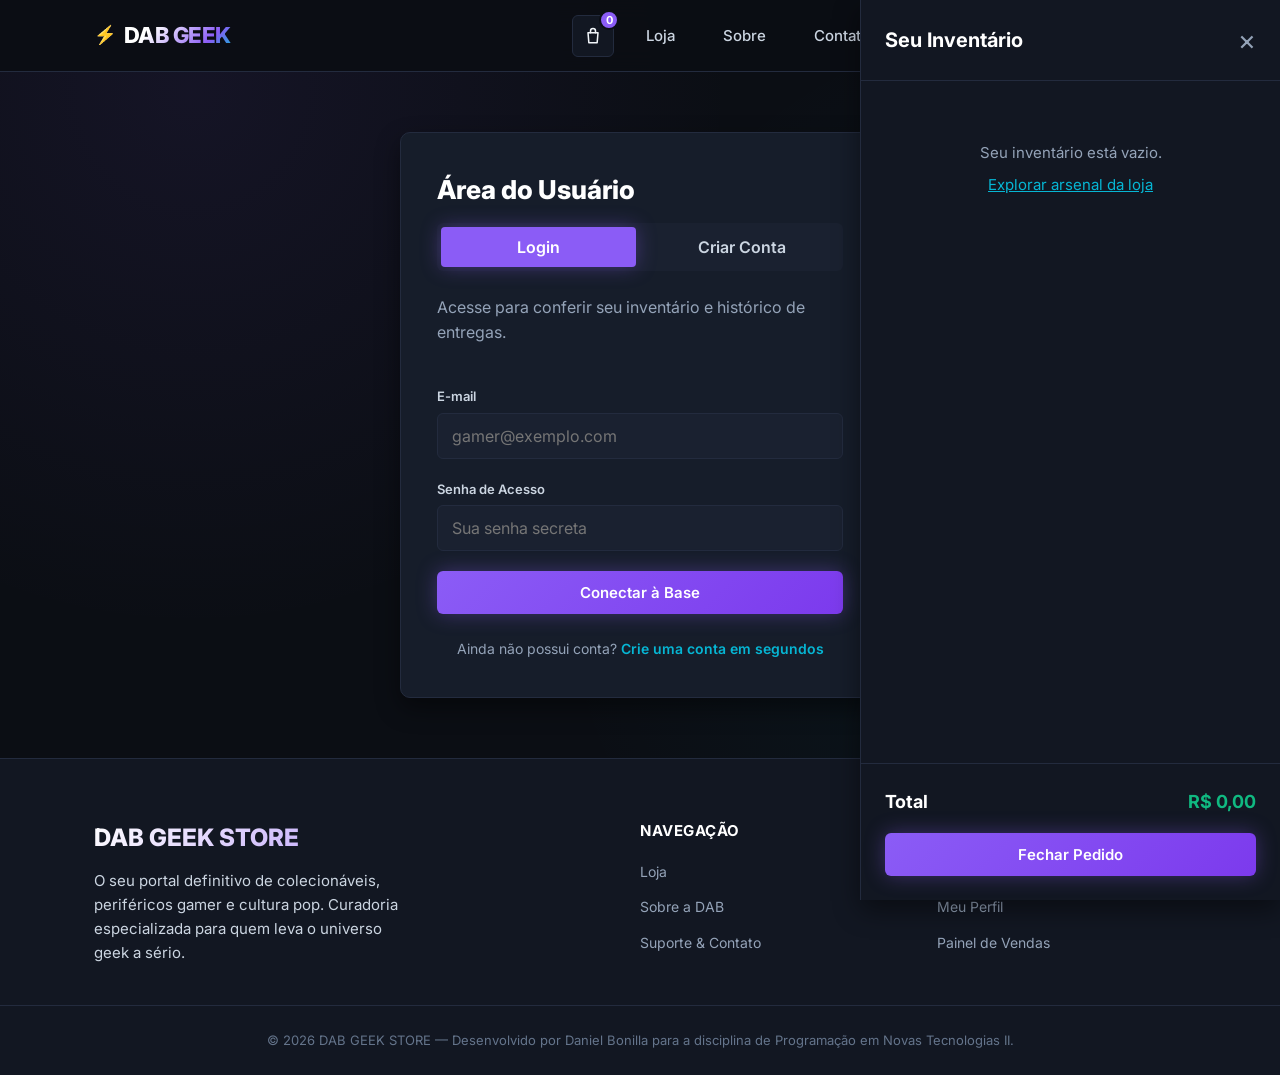
==== conta.html @ 6a85838c "feat: estrutura inicial completa do e-commerce DAB GEEK STORE" ====
<!DOCTYPE html>
<html lang="pt-BR">
<head>
  <meta charset="UTF-8">
  <meta name="viewport" content="width=device-width, initial-scale=1.0">
  <title>Minha Conta — DAB GEEK STORE</title>
  <meta name="description" content="Acesse ou crie sua conta na DAB GEEK STORE para acumular pontos de XP, salvar itens e acompanhar pedidos.">
  <meta property="og:type" content="website">
  <meta property="og:title" content="Minha Conta — DAB GEEK STORE">
  <meta property="og:description" content="Entre na sua conta para gerenciar seus colecionáveis e pedidos.">
  <meta property="og:image" content="https://images.unsplash.com/photo-1550745165-9bc0b252726f?auto=format&fit=crop&w=1200&q=80">
  <meta property="og:locale" content="pt_BR">
  <meta name="twitter:card" content="summary_large_image">
  <link rel="icon" type="image/svg+xml" href="favicon.svg">
  <link rel="preconnect" href="https://fonts.googleapis.com">
  <link rel="preconnect" href="https://fonts.gstatic.com" crossorigin>
  <link href="https://fonts.googleapis.com/css2?family=Inter:wght@400;500;600;700;800&display=swap" rel="stylesheet">
  <link rel="stylesheet" href="style.css">
</head>
<body>
  <a href="#conteudo" class="pular-link">Pular para o conteúdo</a>

  <!-- BARRA DE NAVEGAÇÃO -->
  <nav class="navbar">
    <div class="container">
      <a href="index.html" class="marca">DAB GEEK</a>
      <div class="nav-direita">
        <button type="button" class="nav-carrinho" id="botao-carrinho" aria-haspopup="dialog" aria-expanded="false" aria-controls="painel-carrinho" aria-label="Abrir inventário, 0 itens">
          <svg width="20" height="20" viewBox="0 0 24 24" fill="none" stroke="currentColor" stroke-width="1.8" stroke-linecap="round" stroke-linejoin="round" aria-hidden="true">
            <path d="M6 8h12l-1 12H7L6 8z"></path>
            <path d="M9 8V6a3 3 0 0 1 6 0v2"></path>
          </svg>
          <span class="nav-carrinho-contagem" id="contagem-carrinho" hidden>0</span>
        </button>
        <button class="nav-toggle" aria-label="Abrir menu" aria-expanded="false">
          <span></span><span></span><span></span>
        </button>
        <ul class="nav-links">
          <li><a href="index.html">Loja</a></li>
          <li><a href="sobre.html">Sobre</a></li>
          <li><a href="contato.html">Contato</a></li>
          <li><a href="dashboard.html">Dashboard</a></li>
          <li><a href="perfil.html">Perfil</a></li>
          <li><a href="conta.html" class="nav-cta" aria-current="page">Entrar</a></li>
        </ul>
      </div>
    </div>
  </nav>

  <!-- GAVETA LATERAL DO CARRINHO / INVENTÁRIO -->
  <div class="carrinho-fundo" id="fundo-carrinho" hidden></div>
  <aside class="carrinho-painel" id="painel-carrinho" role="dialog" aria-modal="true" aria-label="Seu inventário de compras" hidden>
    <div class="carrinho-cabecalho">
      <h2>Seu Inventário</h2>
      <button type="button" class="carrinho-fechar" id="fechar-carrinho" aria-label="Fechar inventário">&times;</button>
    </div>
    <div class="carrinho-lista" id="lista-carrinho"></div>
    <div class="carrinho-rodape">
      <div class="carrinho-total-linha">
        <span>Total</span>
        <span id="total-carrinho">R$ 0,00</span>
      </div>
      <button type="button" class="btn btn-primario btn-bloco" id="finalizar-carrinho">Fechar Pedido</button>
    </div>
  </aside>

  <!-- CONTEÚDO PRINCIPAL -->
  <main id="conteudo">
    <div class="container-centralizado">
      <div class="caixa-formulario caixa-conta">
        <h2>Área do Usuário</h2>

        <div class="abas-conta" role="tablist" aria-label="Acesso à conta da loja">
          <button type="button" class="aba-botao ativo" data-aba="entrar" role="tab" aria-selected="true" id="aba-entrar-botao" aria-controls="painel-entrar">Login</button>
          <button type="button" class="aba-botao" data-aba="cadastro" role="tab" aria-selected="false" id="aba-cadastro-botao" aria-controls="painel-cadastro">Criar Conta</button>
        </div>

        <!-- ABA DE LOGIN -->
        <div class="painel-aba" id="painel-entrar" role="tabpanel" aria-labelledby="aba-entrar-botao">
          <p class="texto-apoio">Acesse para conferir seu inventário e histórico de entregas.</p>

          <form novalidate>
            <div class="campo">
              <label for="login-email">E-mail</label>
              <input type="email" id="login-email" name="email" placeholder="gamer@exemplo.com" required autocomplete="email">
            </div>

            <div class="campo">
              <label for="login-senha">Senha de Acesso</label>
              <input type="password" id="login-senha" name="senha" placeholder="Sua senha secreta" required autocomplete="current-password">
            </div>

            <button type="submit" class="btn btn-primario btn-bloco">Conectar à Base</button>
          </form>

          <p class="rodape-formulario">Ainda não possui conta? <a href="#" class="trocar-aba" data-aba="cadastro">Crie uma conta em segundos</a></p>
        </div>

        <!-- ABA DE CADASTRO -->
        <div class="painel-aba oculto" id="painel-cadastro" role="tabpanel" aria-labelledby="aba-cadastro-botao">
          <p class="texto-apoio">Cadastre-se para desbloquear promoções exclusivas e acumular XP.</p>

          <form novalidate>
            <div class="campo">
              <label for="cad-nome">Nome Completo</label>
              <input type="text" id="cad-nome" name="nome" placeholder="Digite seu nome completo" required autocomplete="name">
            </div>

            <div class="campo">
              <label for="cad-email">E-mail</label>
              <input type="email" id="cad-email" name="email" placeholder="seu-email@dominio.com" required autocomplete="email">
            </div>

            <div class="campo">
              <label for="cad-senha">Senha</label>
              <input type="password" id="cad-senha" name="senha" placeholder="Mínimo de 8 caracteres" required minlength="8" autocomplete="new-password">
            </div>

            <div class="campo">
              <label for="cad-confirma-senha">Confirmar Senha</label>
              <input type="password" id="cad-confirma-senha" name="confirma-senha" placeholder="Repita a senha para confirmar" required minlength="8" autocomplete="new-password">
            </div>

            <button type="submit" class="btn btn-primario btn-bloco">Cadastrar e Ganhar 100 XP</button>
          </form>

          <p class="rodape-formulario">Já possui cadastro? <a href="#" class="trocar-aba" data-aba="entrar">Voltar para o Login</a></p>
        </div>
      </div>
    </div>
  </main>

  <!-- RODAPÉ -->
  <footer>
    <div class="container rodape-grade">
      <div>
        <p class="rodape-marca">DAB GEEK STORE</p>
        <p class="rodape-marca-texto">O seu portal definitivo de colecionáveis, periféricos gamer e cultura pop. Curadoria especializada para quem leva o universo geek a sério.</p>
      </div>
      <div class="rodape-coluna">
        <h4>Navegação</h4>
        <ul>
          <li><a href="index.html">Loja</a></li>
          <li><a href="sobre.html">Sobre a DAB</a></li>
          <li><a href="contato.html">Suporte & Contato</a></li>
        </ul>
      </div>
      <div class="rodape-coluna">
        <h4>Área do Usuário</h4>
        <ul>
          <li><a href="conta.html">Entrar / Cadastro</a></li>
          <li><a href="perfil.html">Meu Perfil</a></li>
          <li><a href="dashboard.html">Painel de Vendas</a></li>
        </ul>
      </div>
    </div>
    <div class="rodape-base">
      <p>&copy; 2026 DAB GEEK STORE — Desenvolvido por Daniel Bonilla para a disciplina de Programação em Novas Tecnologias II.</p>
    </div>
  </footer>

  <script src="script.js"></script>
</body>
</html>
---- style.css ----
:root {
  --paper: #0B0E14;
  --paper-alt: #121722;
  --paper-deep: #1A2130;
  --ink: #F1F5F9;
  --ink-soft: #CBD5E1;
  --ink-faint: #94A3B8;
  --rust: #8B5CF6;
  --rust-dark: #7C3AED;
  --forest: #06B6D4;
  --forest-dark: #0891B2;
  --neon-green: #10B981;
  --border: #232B3E;
  --white: #161D2A;
  --danger: #EF4444;

  --status-pendente-bg: rgba(234, 179, 8, 0.15);
  --status-pendente-texto: #FACC15;
  --status-enviado-bg: rgba(6, 182, 212, 0.15);
  --status-enviado-texto: #38BDF8;
  --status-sucesso-bg: rgba(16, 185, 129, 0.15);
  --status-sucesso-texto: #34D399;
  --status-sucesso-borda: rgba(16, 185, 129, 0.3);

  --erro-bg: rgba(239, 68, 68, 0.15);
  --erro-borda: rgba(239, 68, 68, 0.4);

  --rodape-texto-fraco: #64748B;
  --rodape-texto-medio: #94A3B8;
  --rodape-texto-suave: #CBD5E1;
  --rodape-borda: #1E273A;

  --radius-sm: 6px;
  --radius-md: 10px;
  --radius-lg: 16px;
  --shadow-sm: 0 2px 8px rgba(0, 0, 0, 0.35);
  --shadow-md: 0 10px 25px rgba(0, 0, 0, 0.45);
  --glow-purple: 0 0 20px rgba(139, 92, 246, 0.35);
  --glow-cyan: 0 0 20px rgba(6, 182, 212, 0.35);

  --font-display: "Inter", -apple-system, BlinkMacSystemFont, "Segoe UI", Roboto, sans-serif;
  --font-body: "Inter", -apple-system, BlinkMacSystemFont, "Segoe UI", Roboto, sans-serif;

  --nav-height: 72px;
}

* {
  margin: 0;
  padding: 0;
  box-sizing: border-box;
}

html {
  scroll-behavior: smooth;
}

body {
  font-family: var(--font-body);
  color: var(--ink);
  background-color: var(--paper);
  line-height: 1.6;
  min-height: 100vh;
  display: flex;
  flex-direction: column;
  padding-top: var(--nav-height);
  background-image: 
    radial-gradient(circle at 15% 10%, rgba(139, 92, 246, 0.08) 0%, transparent 40%),
    radial-gradient(circle at 85% 60%, rgba(6, 182, 212, 0.06) 0%, transparent 45%);
  background-attachment: fixed;
}

img {
  max-width: 100%;
  display: block;
  border-radius: var(--radius-sm);
}

a {
  color: inherit;
  text-decoration: none;
  transition: color 0.2s ease;
}

button, input, textarea, select {
  font-family: inherit;
  font-size: inherit;
}

:focus-visible {
  outline: 2px solid var(--forest);
  outline-offset: 2px;
}

@media (prefers-reduced-motion: reduce) {
  * {
    animation-duration: 0.01ms !important;
    transition-duration: 0.01ms !important;
    scroll-behavior: auto !important;
  }
}

.pular-link {
  position: absolute;
  top: -48px;
  left: 12px;
  z-index: 200;
  background-color: var(--rust);
  color: #FFFFFF;
  padding: 10px 18px;
  border-radius: var(--radius-sm);
  font-weight: 600;
  font-size: 14px;
  transition: top 0.2s ease;
}

.pular-link:focus {
  top: 12px;
}

.container {
  width: 100%;
  max-width: 1140px;
  margin: 0 auto;
  padding: 0 24px;
}

/* NAVBAR */
.navbar {
  position: fixed;
  top: 0;
  left: 0;
  width: 100%;
  height: var(--nav-height);
  background-color: rgba(11, 14, 20, 0.92);
  backdrop-filter: blur(12px);
  border-bottom: 1px solid var(--border);
  z-index: 100;
}

.navbar .container {
  display: flex;
  align-items: center;
  justify-content: space-between;
  height: 100%;
}

.marca {
  font-size: 22px;
  font-weight: 800;
  letter-spacing: -0.5px;
  color: #FFFFFF;
  display: flex;
  align-items: center;
  gap: 8px;
  background: linear-gradient(135deg, #FFFFFF 40%, var(--rust) 80%, var(--forest) 100%);
  -webkit-background-clip: text;
  -webkit-text-fill-color: transparent;
}

.marca::before {
  content: "⚡";
  -webkit-text-fill-color: initial;
  font-size: 18px;
}

.nav-direita {
  display: flex;
  align-items: center;
  gap: 20px;
}

.nav-links {
  list-style: none;
  display: flex;
  align-items: center;
  gap: 24px;
}

.nav-links a {
  color: var(--ink-soft);
  font-size: 15px;
  font-weight: 500;
  padding: 8px 12px;
  border-radius: var(--radius-sm);
  transition: all 0.2s ease;
}

.nav-links a:hover,
.nav-links a[aria-current="page"] {
  color: #FFFFFF;
  background-color: rgba(139, 92, 246, 0.12);
}

.nav-links a[aria-current="page"] {
  color: var(--forest);
  border-bottom: 2px solid var(--forest);
}

.nav-cta {
  background: linear-gradient(135deg, var(--rust), var(--rust-dark)) !important;
  color: #FFFFFF !important;
  font-weight: 600 !important;
  box-shadow: var(--glow-purple);
}

.nav-cta:hover {
  transform: translateY(-1px);
  filter: brightness(1.15);
}

.nav-carrinho {
  position: relative;
  background: var(--paper-alt);
  border: 1px solid var(--border);
  color: var(--ink);
  width: 42px;
  height: 42px;
  border-radius: var(--radius-sm);
  display: flex;
  align-items: center;
  justify-content: center;
  cursor: pointer;
  transition: all 0.2s ease;
}

.nav-carrinho:hover {
  border-color: var(--rust);
  color: var(--forest);
  box-shadow: var(--glow-cyan);
}

.nav-carrinho-contagem {
  position: absolute;
  top: -6px;
  right: -6px;
  background: var(--rust);
  color: #FFFFFF;
  font-size: 11px;
  font-weight: 700;
  width: 20px;
  height: 20px;
  border-radius: 50%;
  display: flex;
  align-items: center;
  justify-content: center;
  border: 2px solid var(--paper);
}

.nav-toggle {
  display: none;
  background: none;
  border: none;
  cursor: pointer;
  flex-direction: column;
  gap: 5px;
  padding: 6px;
}

.nav-toggle span {
  display: block;
  width: 24px;
  height: 2px;
  background: var(--ink);
  border-radius: 2px;
  transition: 0.3s;
}

/* PAINEL CARRINHO / INVENTÁRIO */
.carrinho-fundo {
  position: fixed;
  inset: 0;
  background: rgba(0, 0, 0, 0.7);
  backdrop-filter: blur(4px);
  z-index: 150;
}

.carrinho-painel {
  position: fixed;
  top: 0;
  right: 0;
  bottom: 0;
  width: 100%;
  max-width: 420px;
  background: var(--paper-alt);
  border-left: 1px solid var(--border);
  box-shadow: var(--shadow-md);
  z-index: 160;
  display: flex;
  flex-direction: column;
  animation: deslizarEntrada 0.25s ease-out;
}

@keyframes deslizarEntrada {
  from { transform: translateX(100%); }
  to { transform: translateX(0); }
}

.carrinho-cabecalho {
  padding: 24px;
  border-bottom: 1px solid var(--border);
  display: flex;
  align-items: center;
  justify-content: space-between;
}

.carrinho-cabecalho h2 {
  font-size: 20px;
  font-weight: 700;
  color: #FFFFFF;
}

.carrinho-fechar {
  background: none;
  border: none;
  color: var(--ink-faint);
  font-size: 28px;
  cursor: pointer;
  line-height: 1;
  transition: color 0.2s;
}

.carrinho-fechar:hover {
  color: #FFFFFF;
}

.carrinho-lista {
  flex: 1;
  overflow-y: auto;
  padding: 20px;
  display: flex;
  flex-direction: column;
  gap: 16px;
}

.carrinho-vazio {
  text-align: center;
  color: var(--ink-faint);
  margin-top: 40px;
  font-size: 15px;
}

.carrinho-vazio a {
  color: var(--forest);
  text-decoration: underline;
  display: block;
  margin-top: 8px;
}

.carrinho-item {
  display: flex;
  align-items: center;
  justify-content: space-between;
  padding: 14px;
  background: var(--white);
  border: 1px solid var(--border);
  border-radius: var(--radius-sm);
  gap: 12px;
}

.carrinho-item-info {
  flex: 1;
}

.carrinho-item-nome {
  font-weight: 600;
  font-size: 14px;
  color: #FFFFFF;
  margin-bottom: 4px;
}

.carrinho-item-preco {
  color: var(--forest);
  font-weight: 700;
  font-size: 14px;
}

.carrinho-item-controles {
  display: flex;
  align-items: center;
  gap: 8px;
}

.carrinho-qtd-btn {
  background: var(--paper-deep);
  border: 1px solid var(--border);
  color: var(--ink);
  width: 26px;
  height: 26px;
  border-radius: 4px;
  cursor: pointer;
  display: flex;
  align-items: center;
  justify-content: center;
  font-weight: bold;
}

.carrinho-qtd-btn:hover {
  border-color: var(--rust);
  color: #FFFFFF;
}

.carrinho-qtd-valor {
  font-size: 14px;
  font-weight: 600;
  min-width: 18px;
  text-align: center;
}

.carrinho-remover {
  background: none;
  border: none;
  color: var(--danger);
  font-size: 12px;
  cursor: pointer;
  margin-left: 6px;
}

.carrinho-remover:hover {
  text-decoration: underline;
}

.carrinho-rodape {
  padding: 24px;
  border-top: 1px solid var(--border);
  background: var(--paper-alt);
}

.carrinho-total-linha {
  display: flex;
  justify-content: space-between;
  font-size: 18px;
  font-weight: 700;
  color: #FFFFFF;
  margin-bottom: 16px;
}

.carrinho-total-linha span:last-child {
  color: var(--neon-green);
}

/* BOTÕES GERAIS */
.btn {
  display: inline-flex;
  align-items: center;
  justify-content: center;
  gap: 8px;
  padding: 12px 24px;
  border-radius: var(--radius-sm);
  font-size: 15px;
  font-weight: 600;
  cursor: pointer;
  border: none;
  transition: all 0.25s ease;
  text-align: center;
}

.btn-primario {
  background: linear-gradient(135deg, var(--rust), var(--rust-dark));
  color: #FFFFFF;
  box-shadow: var(--glow-purple);
}

.btn-primario:hover {
  filter: brightness(1.15);
  transform: translateY(-2px);
}

.btn-contorno {
  background: transparent;
  border: 1px solid var(--border);
  color: var(--ink-soft);
}

.btn-contorno:hover {
  border-color: var(--forest);
  color: var(--forest);
  box-shadow: var(--glow-cyan);
}

.btn-bloco {
  width: 100%;
}

.btn-pequeno {
  padding: 6px 14px;
  font-size: 13px;
}

/* HERO SECTION */
.hero {
  padding: 60px 0 80px;
  position: relative;
}

.hero-grade {
  display: grid;
  grid-template-columns: 1.1fr 0.9fr;
  align-items: center;
  gap: 48px;
}

.hero h1 {
  font-size: 44px;
  font-weight: 800;
  line-height: 1.15;
  letter-spacing: -1px;
  color: #FFFFFF;
  margin-bottom: 20px;
}

.hero h1 span {
  background: linear-gradient(135deg, var(--forest), var(--rust));
  -webkit-background-clip: text;
  -webkit-text-fill-color: transparent;
}

.hero-texto {
  font-size: 18px;
  color: var(--ink-soft);
  margin-bottom: 32px;
  max-width: 540px;
}

.hero-acoes {
  display: flex;
  gap: 16px;
  flex-wrap: wrap;
}

.hero-visual {
  position: relative;
}

.hero-visual img {
  border-radius: var(--radius-md);
  box-shadow: var(--shadow-md);
  border: 1px solid var(--border);
  transition: transform 0.3s ease;
}

.hero-visual:hover img {
  transform: scale(1.02);
  border-color: var(--rust);
}

/* SEÇÃO VITRINE */
.secao {
  padding: 70px 0;
}

.secao h2 {
  font-size: 32px;
  font-weight: 800;
  letter-spacing: -0.5px;
  color: #FFFFFF;
  margin-bottom: 8px;
}

.texto-apoio {
  color: var(--ink-faint);
  font-size: 16px;
  margin-bottom: 40px;
}

.vitrine {
  display: grid;
  grid-template-columns: repeat(auto-fill, minmax(320px, 1fr));
  gap: 30px;
}

.card-produto {
  background: var(--white);
  border: 1px solid var(--border);
  border-radius: var(--radius-md);
  overflow: hidden;
  display: flex;
  flex-direction: column;
  transition: all 0.3s ease;
}

.card-produto:hover {
  transform: translateY(-5px);
  border-color: var(--rust);
  box-shadow: var(--glow-purple);
}

.card-produto-imagem {
  position: relative;
  height: 240px;
  overflow: hidden;
  background: var(--paper-deep);
}

.card-produto-imagem img {
  width: 100%;
  height: 100%;
  object-fit: cover;
  transition: transform 0.4s ease;
}

.card-produto:hover .card-produto-imagem img {
  transform: scale(1.06);
}

.tag-estoque {
  position: absolute;
  top: 12px;
  left: 12px;
  padding: 4px 10px;
  font-size: 11px;
  font-weight: 700;
  text-transform: uppercase;
  border-radius: var(--radius-sm);
  z-index: 2;
  letter-spacing: 0.5px;
}

.tag-estoque--urgente {
  background: var(--danger);
  color: #FFFFFF;
  box-shadow: 0 0 10px rgba(239, 68, 68, 0.4);
}

.tag-estoque--popular {
  background: var(--forest);
  color: #0B0E14;
  font-weight: 800;
  box-shadow: var(--glow-cyan);
}

.card-produto-corpo {
  padding: 24px;
  display: flex;
  flex-direction: column;
  flex: 1;
}

.categoria {
  font-size: 12px;
  font-weight: 700;
  text-transform: uppercase;
  color: var(--rust);
  letter-spacing: 1px;
  margin-bottom: 8px;
}

.card-produto-corpo h3 {
  font-size: 19px;
  font-weight: 700;
  color: #FFFFFF;
  margin-bottom: 10px;
}

.card-produto-descricao {
  font-size: 14px;
  color: var(--ink-soft);
  margin-bottom: 20px;
  flex: 1;
  line-height: 1.5;
}

.preco {
  font-size: 22px;
  font-weight: 800;
  color: var(--neon-green);
  margin-bottom: 16px;
}

.card-produto button {
  background: var(--paper-deep);
  color: #FFFFFF;
  border: 1px solid var(--border);
  padding: 12px;
  border-radius: var(--radius-sm);
  font-weight: 600;
  font-size: 14px;
  cursor: pointer;
  transition: all 0.25s ease;
  width: 100%;
}

.card-produto button:hover {
  background: linear-gradient(135deg, var(--rust), var(--rust-dark));
  border-color: var(--rust);
  box-shadow: var(--glow-purple);
}

.card-produto button.confirmado {
  background: var(--neon-green);
  color: #0B0E14;
  border-color: var(--neon-green);
}

/* CABEÇALHOS DE PÁGINAS INTERNAS */
.cabecalho-pagina {
  padding: 40px 0 20px;
  border-bottom: 1px solid var(--border);
  background: var(--paper-alt);
}

.rotulo {
  font-size: 12px;
  font-weight: 700;
  text-transform: uppercase;
  letter-spacing: 1.5px;
  color: var(--forest);
  margin-bottom: 6px;
}

.cabecalho-pagina h1 {
  font-size: 36px;
  font-weight: 800;
  color: #FFFFFF;
}

/* CAIXA DE FORMULÁRIO (CONTA / CONTATO) */
.container-centralizado {
  display: flex;
  justify-content: center;
  padding: 60px 20px;
}

.caixa-formulario {
  width: 100%;
  max-width: 480px;
  background: var(--white);
  border: 1px solid var(--border);
  border-radius: var(--radius-md);
  padding: 36px;
  box-shadow: var(--shadow-md);
}

.caixa-formulario h2 {
  font-size: 26px;
  font-weight: 800;
  color: #FFFFFF;
  margin-bottom: 12px;
}

.abas-conta {
  display: flex;
  gap: 8px;
  margin-bottom: 24px;
  background: var(--paper-deep);
  padding: 4px;
  border-radius: var(--radius-sm);
}

.aba-botao {
  flex: 1;
  background: none;
  border: none;
  padding: 10px;
  color: var(--ink-soft);
  font-weight: 600;
  border-radius: 4px;
  cursor: pointer;
  transition: all 0.2s ease;
}

.aba-botao.ativo {
  background: var(--rust);
  color: #FFFFFF;
  box-shadow: var(--glow-purple);
}

.campo {
  margin-bottom: 20px;
  display: flex;
  flex-direction: column;
  gap: 6px;
}

.campo label {
  font-size: 13px;
  font-weight: 600;
  color: var(--ink-soft);
}

.campo input,
.campo textarea,
.campo select {
  background: var(--paper-deep);
  border: 1px solid var(--border);
  color: #FFFFFF;
  padding: 12px 14px;
  border-radius: var(--radius-sm);
  outline: none;
  transition: border-color 0.2s;
}

.campo input:focus,
.campo textarea:focus,
.campo select:focus {
  border-color: var(--forest);
  box-shadow: var(--glow-cyan);
}

.campo-invalido input,
.campo-invalido textarea {
  border-color: var(--danger) !important;
}

.erro-campo {
  color: #F87171;
  font-size: 12px;
  margin-top: 4px;
}

.aviso-sucesso {
  background: var(--status-sucesso-bg);
  border: 1px solid var(--status-sucesso-borda);
  color: var(--status-sucesso-texto);
  padding: 12px 16px;
  border-radius: var(--radius-sm);
  margin-bottom: 20px;
  font-size: 14px;
  font-weight: 500;
}

.aviso-erro {
  background: var(--erro-bg);
  border: 1px solid var(--erro-borda);
  color: #FCA5A5;
  padding: 10px 14px;
  border-radius: var(--radius-sm);
  margin-bottom: 14px;
  font-size: 13px;
}

.rodape-formulario {
  text-align: center;
  font-size: 14px;
  color: var(--ink-faint);
  margin-top: 24px;
}

.rodape-formulario a {
  color: var(--forest);
  font-weight: 600;
}

.oculto {
  display: none !important;
}

/* DASHBOARD */
.painel-resumo {
  display: grid;
  grid-template-columns: repeat(auto-fit, minmax(240px, 1fr));
  gap: 20px;
  margin-bottom: 40px;
}

.cartao-resumo {
  background: var(--white);
  border: 1px solid var(--border);
  border-radius: var(--radius-md);
  padding: 24px;
}

.cartao-resumo h3 {
  font-size: 14px;
  color: var(--ink-faint);
  font-weight: 600;
  margin-bottom: 8px;
}

.cartao-resumo .valor {
  font-size: 30px;
  font-weight: 800;
  color: #FFFFFF;
}

.cartao-resumo.alerta .valor {
  color: #FACC15;
}

.painel-bloco {
  background: var(--white);
  border: 1px solid var(--border);
  border-radius: var(--radius-md);
  overflow: hidden;
}

.painel-bloco-cabecalho {
  padding: 20px 24px;
  border-bottom: 1px solid var(--border);
  display: flex;
  align-items: center;
  justify-content: space-between;
}

.painel-bloco-cabecalho h3 {
  font-size: 18px;
  font-weight: 700;
  color: #FFFFFF;
}

.tabela-pedidos {
  width: 100%;
  border-collapse: collapse;
  text-align: left;
}

.tabela-pedidos th {
  background: var(--paper-deep);
  color: var(--ink-faint);
  font-size: 12px;
  text-transform: uppercase;
  letter-spacing: 0.5px;
  padding: 14px 24px;
}

.tabela-pedidos td {
  padding: 16px 24px;
  border-top: 1px solid var(--border);
  font-size: 14px;
}

.status-etiqueta {
  display: inline-block;
  padding: 4px 10px;
  border-radius: 4px;
  font-size: 12px;
  font-weight: 700;
}

.status-etiqueta.pendente {
  background: var(--status-pendente-bg);
  color: var(--status-pendente-texto);
}

.status-etiqueta.enviado {
  background: var(--status-enviado-bg);
  color: var(--status-enviado-texto);
}

.status-etiqueta.concluido {
  background: var(--status-sucesso-bg);
  color: var(--status-sucesso-texto);
}

/* PERFIL */
.perfil-grade {
  display: grid;
  grid-template-columns: 280px 1fr;
  gap: 32px;
}

.perfil-cartao {
  background: var(--white);
  border: 1px solid var(--border);
  border-radius: var(--radius-md);
  padding: 28px;
  text-align: center;
  height: fit-content;
}

.perfil-avatar {
  width: 80px;
  height: 80px;
  border-radius: 50%;
  background: linear-gradient(135deg, var(--rust), var(--forest));
  color: #FFFFFF;
  font-size: 26px;
  font-weight: 800;
  display: flex;
  align-items: center;
  justify-content: center;
  margin: 0 auto 16px;
  box-shadow: var(--glow-purple);
}

.perfil-cartao h3 {
  font-size: 18px;
  color: #FFFFFF;
  margin-bottom: 4px;
}

.perfil-lista {
  list-style: none;
  margin-top: 24px;
  text-align: left;
  border-top: 1px solid var(--border);
  padding-top: 16px;
  display: flex;
  flex-direction: column;
  gap: 12px;
}

.perfil-lista a {
  color: var(--ink-soft);
  font-size: 14px;
  font-weight: 500;
  display: block;
}

.perfil-lista a:hover {
  color: var(--forest);
}

.painel-conteudo {
  display: flex;
  flex-direction: column;
  gap: 24px;
}

.painel-corpo {
  padding: 24px;
}

/* SOBRE & INSTITUCIONAL */
.sobre-corpo {
  max-width: 820px;
  font-size: 16px;
  color: var(--ink-soft);
  line-height: 1.8;
  margin-bottom: 48px;
}

.sobre-corpo p {
  margin-bottom: 18px;
}

.valores-grade {
  display: grid;
  grid-template-columns: repeat(auto-fit, minmax(280px, 1fr));
  gap: 24px;
}

.valor-item {
  background: var(--white);
  border: 1px solid var(--border);
  border-radius: var(--radius-md);
  padding: 30px;
  transition: all 0.25s ease;
}

.valor-item:hover {
  transform: translateY(-4px);
  border-color: var(--rust);
  box-shadow: var(--glow-purple);
}

.valor-item h3 {
  color: #FFFFFF;
  font-size: 18px;
  margin-bottom: 12px;
}

.valor-item p {
  color: var(--ink-soft);
  font-size: 14px;
  line-height: 1.6;
}

.grade-sobre {
  display: grid;
  grid-template-columns: 1fr 1fr;
  gap: 40px;
  align-items: center;
  margin-bottom: 60px;
}

.sobre-texto h2 {
  font-size: 28px;
  color: #FFFFFF;
  margin-bottom: 16px;
}

.sobre-texto p {
  font-size: 16px;
  color: var(--ink-soft);
  margin-bottom: 16px;
  line-height: 1.7;
}

.pilares-grade {
  display: grid;
  grid-template-columns: repeat(auto-fit, minmax(260px, 1fr));
  gap: 24px;
  margin-top: 40px;
}

.card-pilar {
  background: var(--white);
  border: 1px solid var(--border);
  border-radius: var(--radius-md);
  padding: 28px;
  transition: transform 0.2s;
}

.card-pilar:hover {
  transform: translateY(-4px);
  border-color: var(--forest);
}

.card-pilar h3 {
  color: #FFFFFF;
  font-size: 18px;
  margin-bottom: 10px;
  display: flex;
  align-items: center;
  gap: 8px;
}

.card-pilar p {
  color: var(--ink-soft);
  font-size: 14px;
}

/* CONTATO */
.contato-grade {
  display: grid;
  grid-template-columns: 1fr 1.2fr;
  gap: 48px;
  align-items: start;
}

.contato-info {
  display: flex;
  flex-direction: column;
  gap: 20px;
}

.contato-info-item {
  background: var(--white);
  border: 1px solid var(--border);
  padding: 22px 26px;
  border-radius: var(--radius-md);
  transition: border-color 0.2s ease;
}

.contato-info-item:hover {
  border-color: var(--rust);
}

.contato-info-item h3 {
  font-size: 12px;
  text-transform: uppercase;
  color: var(--forest);
  letter-spacing: 1px;
  margin-bottom: 8px;
  font-weight: 700;
}

.contato-info-item p {
  color: #FFFFFF;
  font-size: 15px;
  font-weight: 500;
}

.contato-info-item a {
  color: var(--rust);
  text-decoration: none;
}

.contato-info-item a:hover {
  text-decoration: underline;
  color: var(--forest);
}

.campo-armadilha {
  display: none !important;
}

/* FOOTER */
footer {
  background: var(--paper-alt);
  border-top: 1px solid var(--border);
  margin-top: auto;
  padding: 60px 0 24px;
}

.rodape-grade {
  display: grid;
  grid-template-columns: 2fr 1fr 1fr;
  gap: 48px;
  margin-bottom: 40px;
}

.rodape-marca {
  font-size: 24px;
  font-weight: 800;
  color: #FFFFFF;
  margin-bottom: 12px;
  background: linear-gradient(135deg, #FFFFFF, var(--rust));
  -webkit-background-clip: text;
  -webkit-text-fill-color: transparent;
}

.rodape-marca-texto {
  color: var(--ink-soft);
  font-size: 15px;
  max-width: 320px;
}

.rodape-coluna h4 {
  color: #FFFFFF;
  font-size: 15px;
  font-weight: 700;
  text-transform: uppercase;
  letter-spacing: 0.5px;
  margin-bottom: 16px;
}

.rodape-coluna ul {
  list-style: none;
  display: flex;
  flex-direction: column;
  gap: 10px;
}

.rodape-coluna a {
  color: var(--ink-faint);
  font-size: 14px;
}

.rodape-coluna a:hover {
  color: var(--forest);
}

.rodape-base {
  border-top: 1px solid var(--border);
  padding-top: 24px;
  text-align: center;
  color: var(--rodape-texto-fraco);
  font-size: 13px;
}

/* RESPONSIVIDADE */
@media (max-width: 900px) {
  .hero-grade {
    grid-template-columns: 1fr;
    text-align: center;
  }
  .hero-texto {
    margin: 0 auto 32px;
  }
  .hero-acoes {
    justify-content: center;
  }
  .rodape-grade {
    grid-template-columns: 1fr;
    gap: 32px;
  }
  .perfil-grade {
    grid-template-columns: 1fr;
  }
  .grade-sobre, .grade-contato {
    grid-template-columns: 1fr;
  }
}

@media (max-width: 768px) {
  .nav-toggle {
    display: flex;
  }
  .nav-links {
    position: fixed;
    top: var(--nav-height);
    left: 0;
    right: 0;
    background: var(--paper-alt);
    border-bottom: 1px solid var(--border);
    flex-direction: column;
    padding: 24px;
    gap: 16px;
    display: none;
  }
  .nav-links.aberto {
    display: flex;
  }
  .hero h1 {
    font-size: 32px;
  }
}
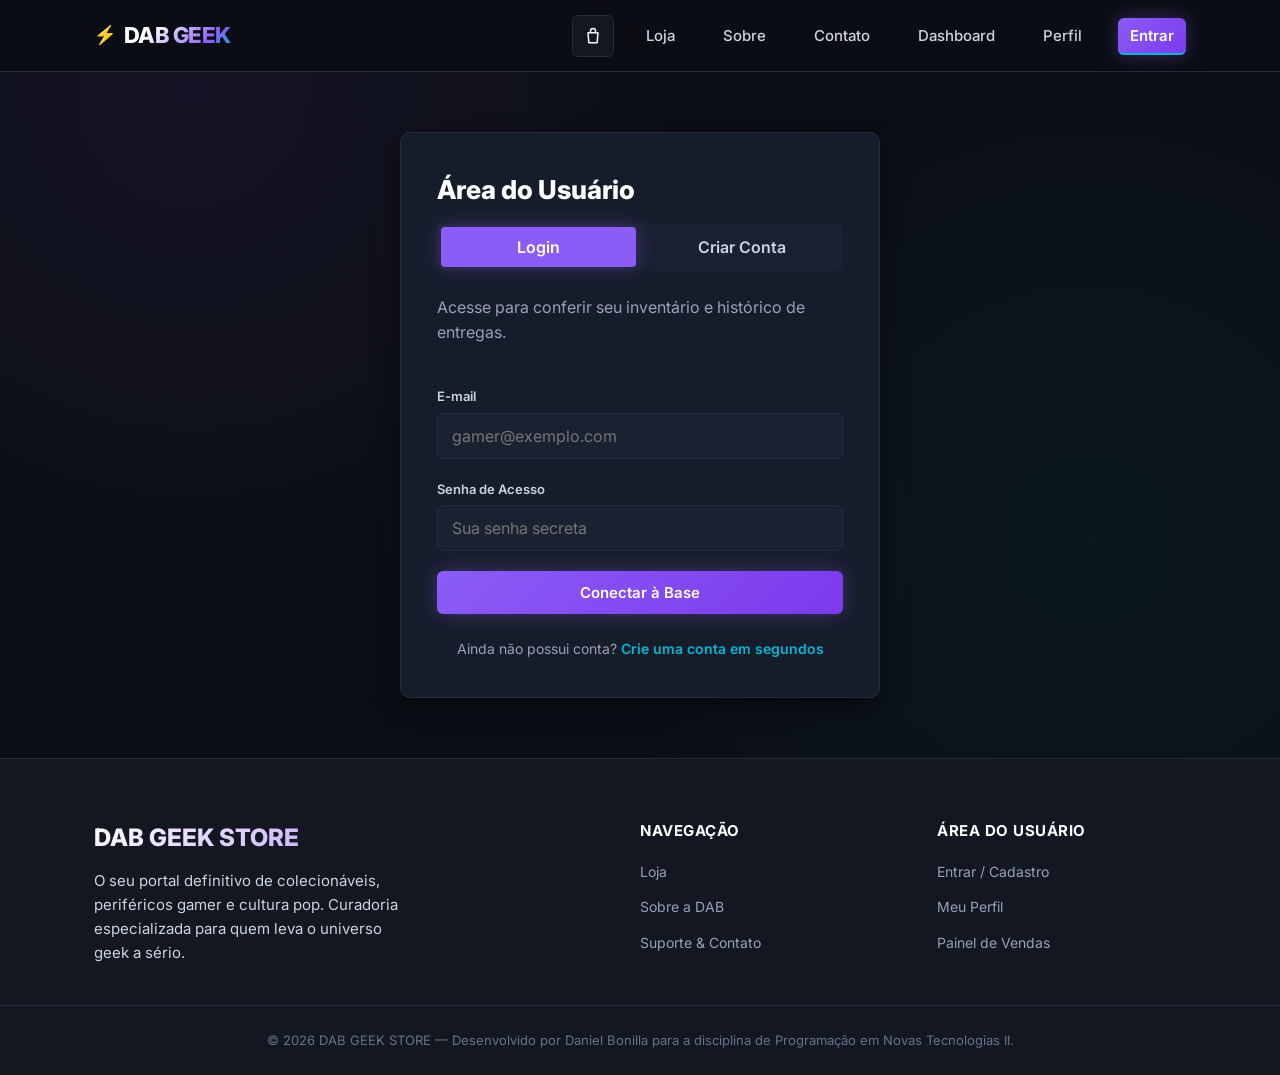
==== commit bdd001f6: "feat: migrate remote images to local assets/img and ensure WCAG/semantic HTML compliance" ====
--- a/conta.html
+++ b/conta.html
@@ -8,7 +8,7 @@
   <meta property="og:type" content="website">
   <meta property="og:title" content="Minha Conta — DAB GEEK STORE">
   <meta property="og:description" content="Entre na sua conta para gerenciar seus colecionáveis e pedidos.">
-  <meta property="og:image" content="https://images.unsplash.com/photo-1550745165-9bc0b252726f?auto=format&fit=crop&w=1200&q=80">
+  <meta property="og:image" content="assets/img/img13.jpg">
   <meta property="og:locale" content="pt_BR">
   <meta name="twitter:card" content="summary_large_image">
   <link rel="icon" type="image/svg+xml" href="favicon.svg">
--- a/style.css
+++ b/style.css
@@ -50,6 +50,11 @@
   box-sizing: border-box;
 }
 
+[hidden],
+[hidden="true"] {
+  display: none !important;
+}
+
 html {
   scroll-behavior: smooth;
 }
@@ -266,6 +271,12 @@
 }
 
 /* PAINEL CARRINHO / INVENTÁRIO */
+.carrinho-fundo[hidden],
+.carrinho-painel[hidden],
+.nav-carrinho-contagem[hidden] {
+  display: none !important;
+}
+
 .carrinho-fundo {
   position: fixed;
   inset: 0;
@@ -844,10 +855,23 @@
   display: none !important;
 }
 
+/* ACESSIBILIDADE — visível apenas para leitores de tela */
+.sr-only {
+  position: absolute;
+  width: 1px;
+  height: 1px;
+  padding: 0;
+  margin: -1px;
+  overflow: hidden;
+  clip: rect(0, 0, 0, 0);
+  white-space: nowrap;
+  border: 0;
+}
+
 /* DASHBOARD */
 .painel-resumo {
   display: grid;
-  grid-template-columns: repeat(auto-fit, minmax(240px, 1fr));
+  grid-template-columns: repeat(auto-fit, minmax(180px, 1fr));
   gap: 20px;
   margin-bottom: 40px;
 }
@@ -972,7 +996,7 @@
   box-shadow: var(--glow-purple);
 }
 
-.perfil-cartao h3 {
+.perfil-cartao h2, .perfil-cartao h3 {
   font-size: 18px;
   color: #FFFFFF;
   margin-bottom: 4px;
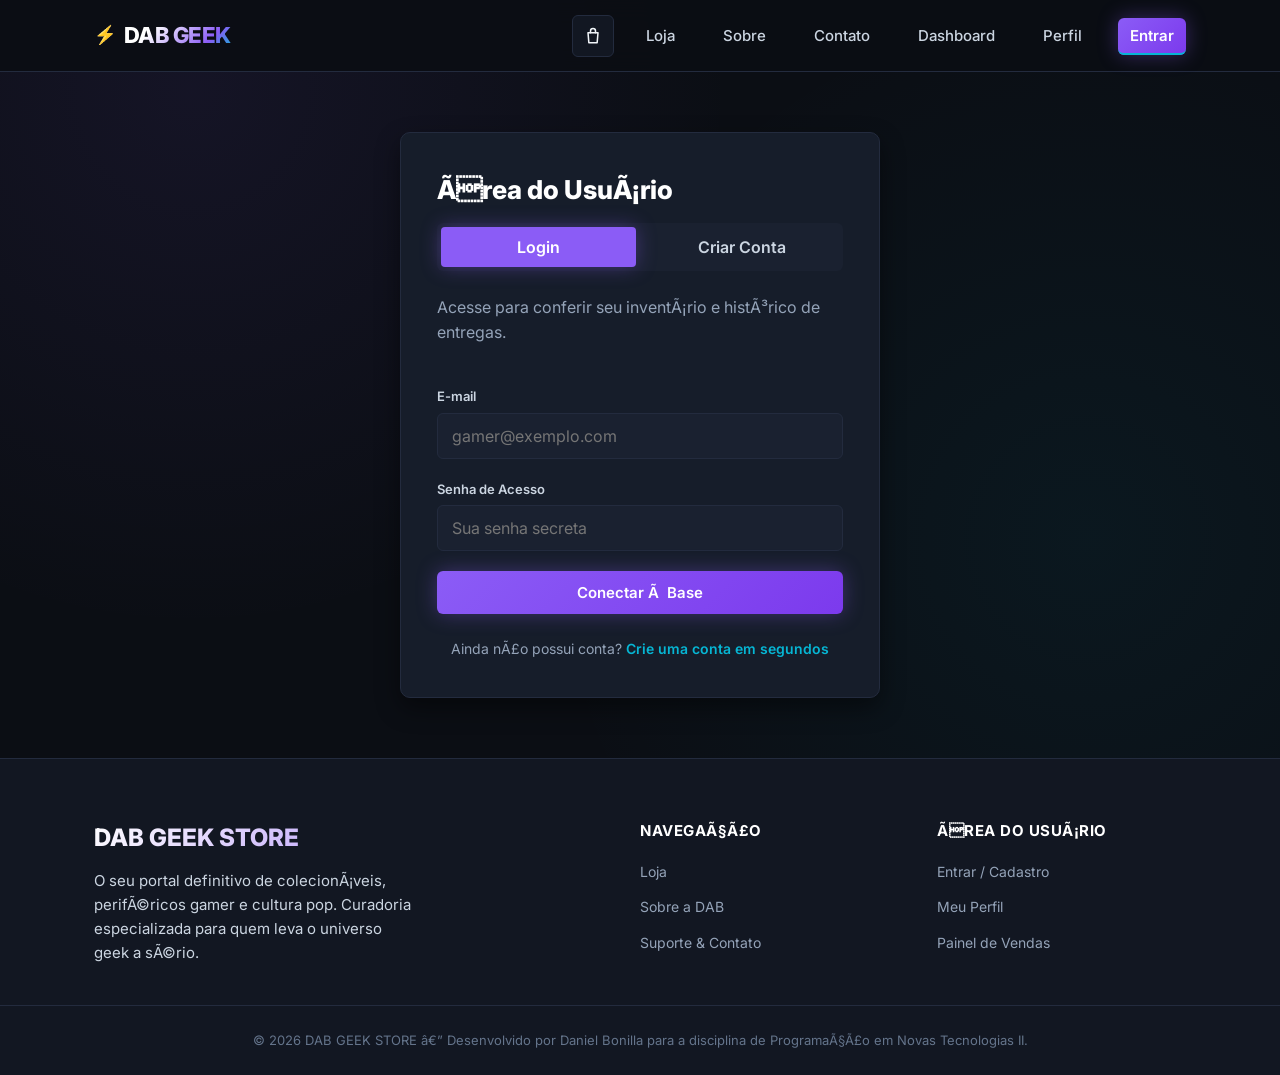
==== commit e51ea7d1: "alteração de algumas imagens, revisões finais nos códigos" ====
--- a/conta.html
+++ b/conta.html
@@ -1,13 +1,13 @@
-<!DOCTYPE html>
+﻿<!DOCTYPE html>
 <html lang="pt-BR">
 <head>
   <meta charset="UTF-8">
   <meta name="viewport" content="width=device-width, initial-scale=1.0">
-  <title>Minha Conta — DAB GEEK STORE</title>
+  <title>Minha Conta â€” DAB GEEK STORE</title>
   <meta name="description" content="Acesse ou crie sua conta na DAB GEEK STORE para acumular pontos de XP, salvar itens e acompanhar pedidos.">
   <meta property="og:type" content="website">
-  <meta property="og:title" content="Minha Conta — DAB GEEK STORE">
-  <meta property="og:description" content="Entre na sua conta para gerenciar seus colecionáveis e pedidos.">
+  <meta property="og:title" content="Minha Conta â€” DAB GEEK STORE">
+  <meta property="og:description" content="Entre na sua conta para gerenciar seus colecionÃ¡veis e pedidos.">
   <meta property="og:image" content="assets/img/img13.jpg">
   <meta property="og:locale" content="pt_BR">
   <meta name="twitter:card" content="summary_large_image">
@@ -18,14 +18,14 @@
   <link rel="stylesheet" href="style.css">
 </head>
 <body>
-  <a href="#conteudo" class="pular-link">Pular para o conteúdo</a>
+  <a href="#conteudo" class="pular-link">Pular para o conteÃºdo</a>
 
-  <!-- BARRA DE NAVEGAÇÃO -->
+  
   <nav class="navbar">
     <div class="container">
       <a href="index.html" class="marca">DAB GEEK</a>
       <div class="nav-direita">
-        <button type="button" class="nav-carrinho" id="botao-carrinho" aria-haspopup="dialog" aria-expanded="false" aria-controls="painel-carrinho" aria-label="Abrir inventário, 0 itens">
+        <button type="button" class="nav-carrinho" id="botao-carrinho" aria-haspopup="dialog" aria-expanded="false" aria-controls="painel-carrinho" aria-label="Abrir inventÃ¡rio, 0 itens">
           <svg width="20" height="20" viewBox="0 0 24 24" fill="none" stroke="currentColor" stroke-width="1.8" stroke-linecap="round" stroke-linejoin="round" aria-hidden="true">
             <path d="M6 8h12l-1 12H7L6 8z"></path>
             <path d="M9 8V6a3 3 0 0 1 6 0v2"></path>
@@ -47,12 +47,12 @@
     </div>
   </nav>
 
-  <!-- GAVETA LATERAL DO CARRINHO / INVENTÁRIO -->
+  
   <div class="carrinho-fundo" id="fundo-carrinho" hidden></div>
-  <aside class="carrinho-painel" id="painel-carrinho" role="dialog" aria-modal="true" aria-label="Seu inventário de compras" hidden>
+  <aside class="carrinho-painel" id="painel-carrinho" role="dialog" aria-modal="true" aria-label="Seu inventÃ¡rio de compras" hidden>
     <div class="carrinho-cabecalho">
-      <h2>Seu Inventário</h2>
-      <button type="button" class="carrinho-fechar" id="fechar-carrinho" aria-label="Fechar inventário">&times;</button>
+      <h2>Seu InventÃ¡rio</h2>
+      <button type="button" class="carrinho-fechar" id="fechar-carrinho" aria-label="Fechar inventÃ¡rio">&times;</button>
     </div>
     <div class="carrinho-lista" id="lista-carrinho"></div>
     <div class="carrinho-rodape">
@@ -64,20 +64,20 @@
     </div>
   </aside>
 
-  <!-- CONTEÚDO PRINCIPAL -->
+  
   <main id="conteudo">
     <div class="container-centralizado">
       <div class="caixa-formulario caixa-conta">
-        <h2>Área do Usuário</h2>
+        <h2>Ãrea do UsuÃ¡rio</h2>
 
-        <div class="abas-conta" role="tablist" aria-label="Acesso à conta da loja">
+        <div class="abas-conta" role="tablist" aria-label="Acesso Ã  conta da loja">
           <button type="button" class="aba-botao ativo" data-aba="entrar" role="tab" aria-selected="true" id="aba-entrar-botao" aria-controls="painel-entrar">Login</button>
           <button type="button" class="aba-botao" data-aba="cadastro" role="tab" aria-selected="false" id="aba-cadastro-botao" aria-controls="painel-cadastro">Criar Conta</button>
         </div>
 
-        <!-- ABA DE LOGIN -->
+        
         <div class="painel-aba" id="painel-entrar" role="tabpanel" aria-labelledby="aba-entrar-botao">
-          <p class="texto-apoio">Acesse para conferir seu inventário e histórico de entregas.</p>
+          <p class="texto-apoio">Acesse para conferir seu inventÃ¡rio e histÃ³rico de entregas.</p>
 
           <form novalidate>
             <div class="campo">
@@ -90,15 +90,15 @@
               <input type="password" id="login-senha" name="senha" placeholder="Sua senha secreta" required autocomplete="current-password">
             </div>
 
-            <button type="submit" class="btn btn-primario btn-bloco">Conectar à Base</button>
+            <button type="submit" class="btn btn-primario btn-bloco">Conectar Ã  Base</button>
           </form>
 
-          <p class="rodape-formulario">Ainda não possui conta? <a href="#" class="trocar-aba" data-aba="cadastro">Crie uma conta em segundos</a></p>
+          <p class="rodape-formulario">Ainda nÃ£o possui conta? <a href="#" class="trocar-aba" data-aba="cadastro">Crie uma conta em segundos</a></p>
         </div>
 
-        <!-- ABA DE CADASTRO -->
+        
         <div class="painel-aba oculto" id="painel-cadastro" role="tabpanel" aria-labelledby="aba-cadastro-botao">
-          <p class="texto-apoio">Cadastre-se para desbloquear promoções exclusivas e acumular XP.</p>
+          <p class="texto-apoio">Cadastre-se para desbloquear promoÃ§Ãµes exclusivas e acumular XP.</p>
 
           <form novalidate>
             <div class="campo">
@@ -113,7 +113,7 @@
 
             <div class="campo">
               <label for="cad-senha">Senha</label>
-              <input type="password" id="cad-senha" name="senha" placeholder="Mínimo de 8 caracteres" required minlength="8" autocomplete="new-password">
+              <input type="password" id="cad-senha" name="senha" placeholder="MÃ­nimo de 8 caracteres" required minlength="8" autocomplete="new-password">
             </div>
 
             <div class="campo">
@@ -124,21 +124,21 @@
             <button type="submit" class="btn btn-primario btn-bloco">Cadastrar e Ganhar 100 XP</button>
           </form>
 
-          <p class="rodape-formulario">Já possui cadastro? <a href="#" class="trocar-aba" data-aba="entrar">Voltar para o Login</a></p>
+          <p class="rodape-formulario">JÃ¡ possui cadastro? <a href="#" class="trocar-aba" data-aba="entrar">Voltar para o Login</a></p>
         </div>
       </div>
     </div>
   </main>
 
-  <!-- RODAPÉ -->
+  
   <footer>
     <div class="container rodape-grade">
       <div>
         <p class="rodape-marca">DAB GEEK STORE</p>
-        <p class="rodape-marca-texto">O seu portal definitivo de colecionáveis, periféricos gamer e cultura pop. Curadoria especializada para quem leva o universo geek a sério.</p>
+        <p class="rodape-marca-texto">O seu portal definitivo de colecionÃ¡veis, perifÃ©ricos gamer e cultura pop. Curadoria especializada para quem leva o universo geek a sÃ©rio.</p>
       </div>
       <div class="rodape-coluna">
-        <h4>Navegação</h4>
+        <h4>NavegaÃ§Ã£o</h4>
         <ul>
           <li><a href="index.html">Loja</a></li>
           <li><a href="sobre.html">Sobre a DAB</a></li>
@@ -146,7 +146,7 @@
         </ul>
       </div>
       <div class="rodape-coluna">
-        <h4>Área do Usuário</h4>
+        <h4>Ãrea do UsuÃ¡rio</h4>
         <ul>
           <li><a href="conta.html">Entrar / Cadastro</a></li>
           <li><a href="perfil.html">Meu Perfil</a></li>
@@ -155,10 +155,11 @@
       </div>
     </div>
     <div class="rodape-base">
-      <p>&copy; 2026 DAB GEEK STORE — Desenvolvido por Daniel Bonilla para a disciplina de Programação em Novas Tecnologias II.</p>
+      <p>&copy; 2026 DAB GEEK STORE â€” Desenvolvido por Daniel Bonilla para a disciplina de ProgramaÃ§Ã£o em Novas Tecnologias II.</p>
     </div>
   </footer>
 
   <script src="script.js"></script>
 </body>
 </html>
+
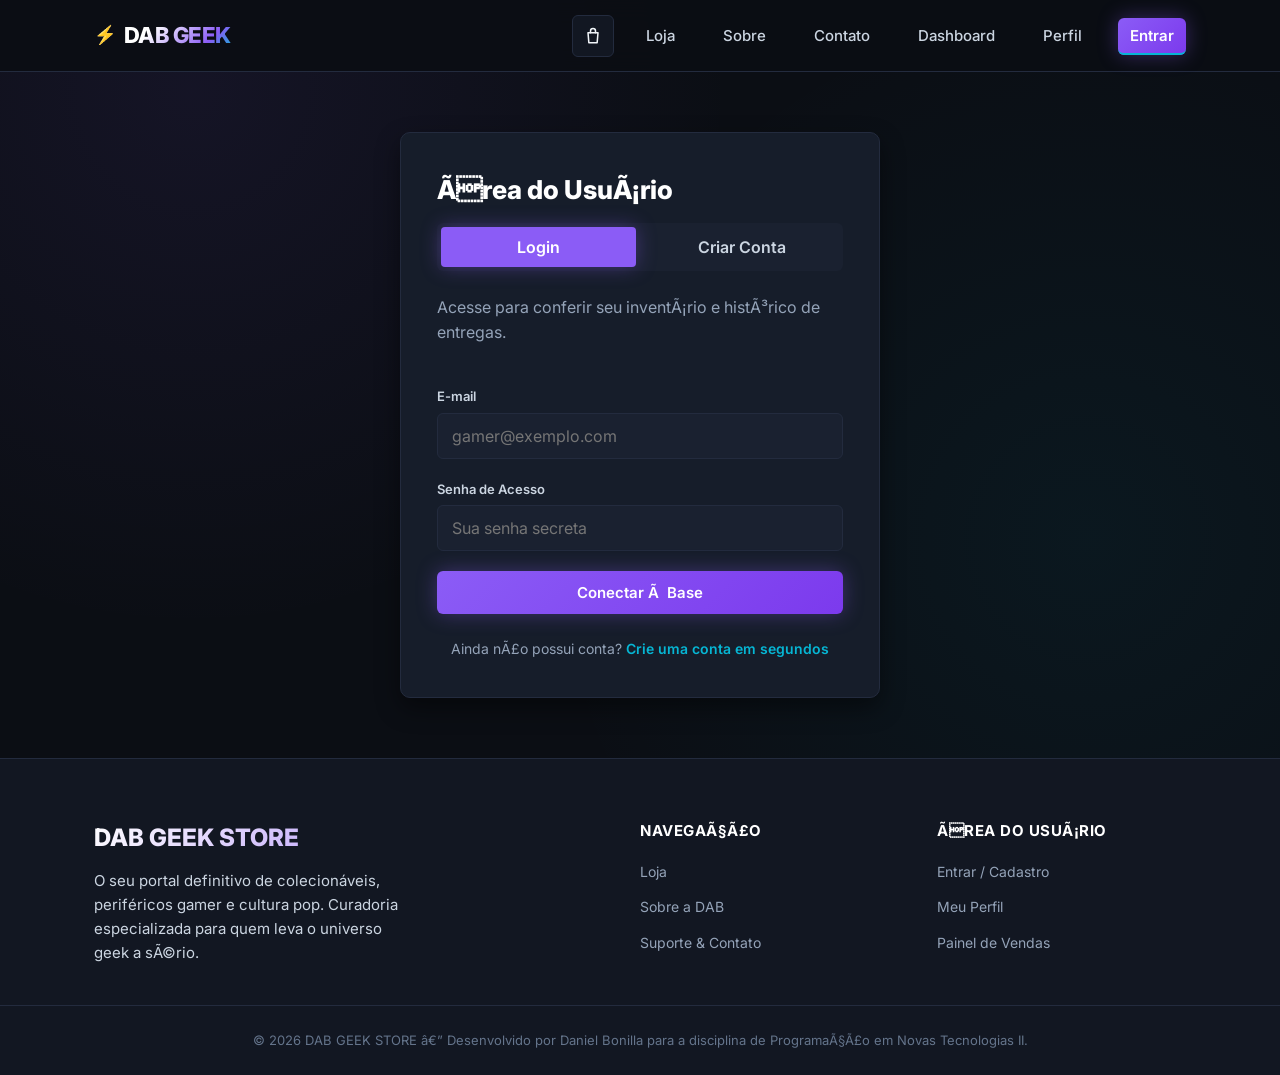
==== commit 6f04e1c0: "últimos ajustes" ====
--- a/conta.html
+++ b/conta.html
@@ -7,7 +7,7 @@
   <meta name="description" content="Acesse ou crie sua conta na DAB GEEK STORE para acumular pontos de XP, salvar itens e acompanhar pedidos.">
   <meta property="og:type" content="website">
   <meta property="og:title" content="Minha Conta â€” DAB GEEK STORE">
-  <meta property="og:description" content="Entre na sua conta para gerenciar seus colecionÃ¡veis e pedidos.">
+  <meta property="og:description" content="Entre na sua conta para gerenciar seus colecionáveis e pedidos.">
   <meta property="og:image" content="assets/img/img13.jpg">
   <meta property="og:locale" content="pt_BR">
   <meta name="twitter:card" content="summary_large_image">
@@ -135,7 +135,7 @@
     <div class="container rodape-grade">
       <div>
         <p class="rodape-marca">DAB GEEK STORE</p>
-        <p class="rodape-marca-texto">O seu portal definitivo de colecionÃ¡veis, perifÃ©ricos gamer e cultura pop. Curadoria especializada para quem leva o universo geek a sÃ©rio.</p>
+        <p class="rodape-marca-texto">O seu portal definitivo de colecionáveis, periféricos gamer e cultura pop. Curadoria especializada para quem leva o universo geek a sÃ©rio.</p>
       </div>
       <div class="rodape-coluna">
         <h4>NavegaÃ§Ã£o</h4>
@@ -163,3 +163,4 @@
 </body>
 </html>
 
+
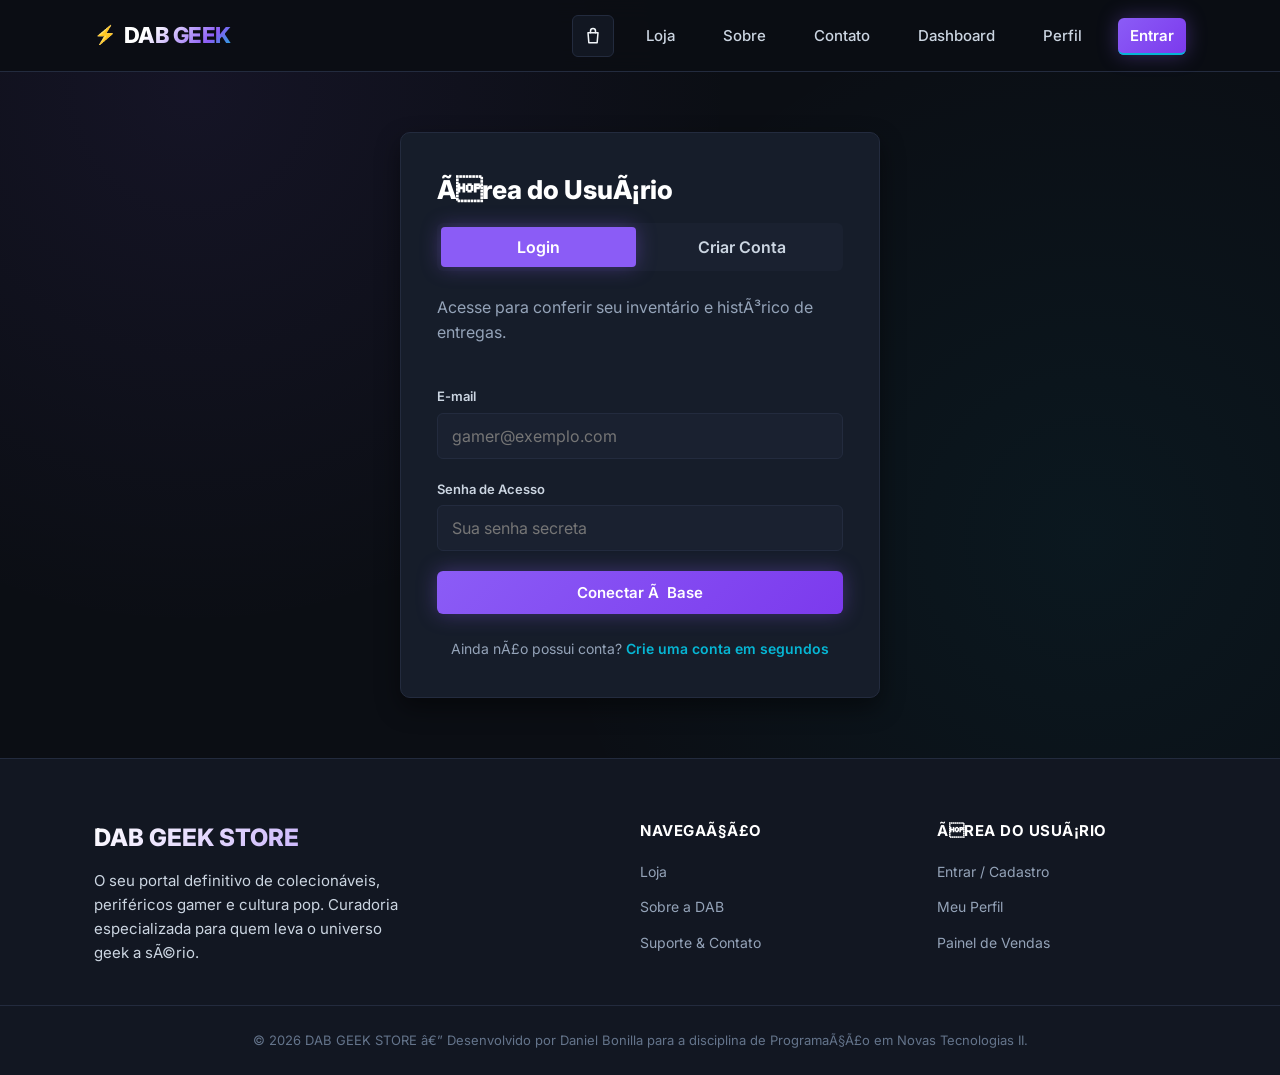
==== commit d48d49c6: "últimos ajustes" ====
--- a/conta.html
+++ b/conta.html
@@ -25,7 +25,7 @@
     <div class="container">
       <a href="index.html" class="marca">DAB GEEK</a>
       <div class="nav-direita">
-        <button type="button" class="nav-carrinho" id="botao-carrinho" aria-haspopup="dialog" aria-expanded="false" aria-controls="painel-carrinho" aria-label="Abrir inventÃ¡rio, 0 itens">
+        <button type="button" class="nav-carrinho" id="botao-carrinho" aria-haspopup="dialog" aria-expanded="false" aria-controls="painel-carrinho" aria-label="Abrir inventário, 0 itens">
           <svg width="20" height="20" viewBox="0 0 24 24" fill="none" stroke="currentColor" stroke-width="1.8" stroke-linecap="round" stroke-linejoin="round" aria-hidden="true">
             <path d="M6 8h12l-1 12H7L6 8z"></path>
             <path d="M9 8V6a3 3 0 0 1 6 0v2"></path>
@@ -49,10 +49,10 @@
 
   
   <div class="carrinho-fundo" id="fundo-carrinho" hidden></div>
-  <aside class="carrinho-painel" id="painel-carrinho" role="dialog" aria-modal="true" aria-label="Seu inventÃ¡rio de compras" hidden>
+  <aside class="carrinho-painel" id="painel-carrinho" role="dialog" aria-modal="true" aria-label="Seu inventário de compras" hidden>
     <div class="carrinho-cabecalho">
-      <h2>Seu InventÃ¡rio</h2>
-      <button type="button" class="carrinho-fechar" id="fechar-carrinho" aria-label="Fechar inventÃ¡rio">&times;</button>
+      <h2>Seu inventário</h2>
+      <button type="button" class="carrinho-fechar" id="fechar-carrinho" aria-label="Fechar inventário">&times;</button>
     </div>
     <div class="carrinho-lista" id="lista-carrinho"></div>
     <div class="carrinho-rodape">
@@ -77,7 +77,7 @@
 
         
         <div class="painel-aba" id="painel-entrar" role="tabpanel" aria-labelledby="aba-entrar-botao">
-          <p class="texto-apoio">Acesse para conferir seu inventÃ¡rio e histÃ³rico de entregas.</p>
+          <p class="texto-apoio">Acesse para conferir seu inventário e histÃ³rico de entregas.</p>
 
           <form novalidate>
             <div class="campo">
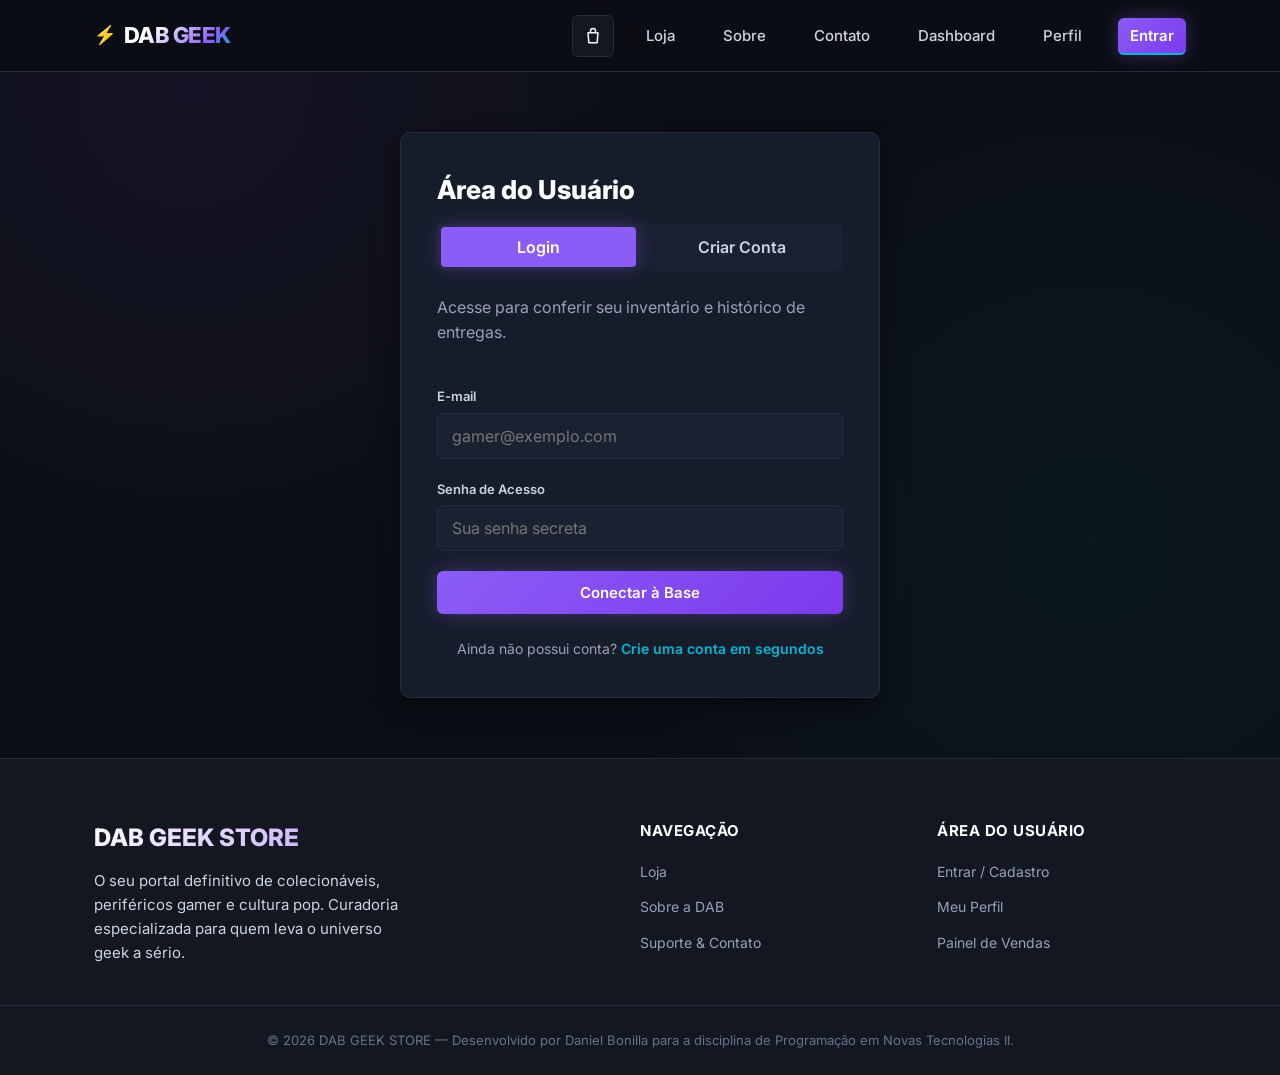
==== commit 4bf01d3f: "ajustes finais" ====
--- a/conta.html
+++ b/conta.html
@@ -1,12 +1,12 @@
-﻿<!DOCTYPE html>
+<!DOCTYPE html>
 <html lang="pt-BR">
 <head>
   <meta charset="UTF-8">
   <meta name="viewport" content="width=device-width, initial-scale=1.0">
-  <title>Minha Conta â€” DAB GEEK STORE</title>
+  <title>Minha Conta — DAB GEEK STORE</title>
   <meta name="description" content="Acesse ou crie sua conta na DAB GEEK STORE para acumular pontos de XP, salvar itens e acompanhar pedidos.">
   <meta property="og:type" content="website">
-  <meta property="og:title" content="Minha Conta â€” DAB GEEK STORE">
+  <meta property="og:title" content="Minha Conta — DAB GEEK STORE">
   <meta property="og:description" content="Entre na sua conta para gerenciar seus colecionáveis e pedidos.">
   <meta property="og:image" content="assets/img/img13.jpg">
   <meta property="og:locale" content="pt_BR">
@@ -18,9 +18,9 @@
   <link rel="stylesheet" href="style.css">
 </head>
 <body>
-  <a href="#conteudo" class="pular-link">Pular para o conteÃºdo</a>
+  <a href="#conteudo" class="pular-link">Pular para o conteúdo</a>
 
-  
+  <!-- BARRA DE NAVEGAÇÃO -->
   <nav class="navbar">
     <div class="container">
       <a href="index.html" class="marca">DAB GEEK</a>
@@ -47,11 +47,11 @@
     </div>
   </nav>
 
-  
+  <!-- GAVETA LATERAL DO CARRINHO / INVENTÁRIO -->
   <div class="carrinho-fundo" id="fundo-carrinho" hidden></div>
   <aside class="carrinho-painel" id="painel-carrinho" role="dialog" aria-modal="true" aria-label="Seu inventário de compras" hidden>
     <div class="carrinho-cabecalho">
-      <h2>Seu inventário</h2>
+      <h2>Seu Inventário</h2>
       <button type="button" class="carrinho-fechar" id="fechar-carrinho" aria-label="Fechar inventário">&times;</button>
     </div>
     <div class="carrinho-lista" id="lista-carrinho"></div>
@@ -64,20 +64,20 @@
     </div>
   </aside>
 
-  
+  <!-- CONTEÚDO PRINCIPAL -->
   <main id="conteudo">
     <div class="container-centralizado">
       <div class="caixa-formulario caixa-conta">
-        <h2>Ãrea do UsuÃ¡rio</h2>
+        <h2>Área do Usuário</h2>
 
-        <div class="abas-conta" role="tablist" aria-label="Acesso Ã  conta da loja">
+        <div class="abas-conta" role="tablist" aria-label="Acesso à conta da loja">
           <button type="button" class="aba-botao ativo" data-aba="entrar" role="tab" aria-selected="true" id="aba-entrar-botao" aria-controls="painel-entrar">Login</button>
           <button type="button" class="aba-botao" data-aba="cadastro" role="tab" aria-selected="false" id="aba-cadastro-botao" aria-controls="painel-cadastro">Criar Conta</button>
         </div>
 
-        
+        <!-- ABA DE LOGIN -->
         <div class="painel-aba" id="painel-entrar" role="tabpanel" aria-labelledby="aba-entrar-botao">
-          <p class="texto-apoio">Acesse para conferir seu inventário e histÃ³rico de entregas.</p>
+          <p class="texto-apoio">Acesse para conferir seu inventário e histórico de entregas.</p>
 
           <form novalidate>
             <div class="campo">
@@ -90,15 +90,15 @@
               <input type="password" id="login-senha" name="senha" placeholder="Sua senha secreta" required autocomplete="current-password">
             </div>
 
-            <button type="submit" class="btn btn-primario btn-bloco">Conectar Ã  Base</button>
+            <button type="submit" class="btn btn-primario btn-bloco">Conectar à Base</button>
           </form>
 
-          <p class="rodape-formulario">Ainda nÃ£o possui conta? <a href="#" class="trocar-aba" data-aba="cadastro">Crie uma conta em segundos</a></p>
+          <p class="rodape-formulario">Ainda não possui conta? <a href="#" class="trocar-aba" data-aba="cadastro">Crie uma conta em segundos</a></p>
         </div>
 
-        
+        <!-- ABA DE CADASTRO -->
         <div class="painel-aba oculto" id="painel-cadastro" role="tabpanel" aria-labelledby="aba-cadastro-botao">
-          <p class="texto-apoio">Cadastre-se para desbloquear promoÃ§Ãµes exclusivas e acumular XP.</p>
+          <p class="texto-apoio">Cadastre-se para desbloquear promoções exclusivas e acumular XP.</p>
 
           <form novalidate>
             <div class="campo">
@@ -113,7 +113,7 @@
 
             <div class="campo">
               <label for="cad-senha">Senha</label>
-              <input type="password" id="cad-senha" name="senha" placeholder="MÃ­nimo de 8 caracteres" required minlength="8" autocomplete="new-password">
+              <input type="password" id="cad-senha" name="senha" placeholder="Mínimo de 8 caracteres" required minlength="8" autocomplete="new-password">
             </div>
 
             <div class="campo">
@@ -124,21 +124,21 @@
             <button type="submit" class="btn btn-primario btn-bloco">Cadastrar e Ganhar 100 XP</button>
           </form>
 
-          <p class="rodape-formulario">JÃ¡ possui cadastro? <a href="#" class="trocar-aba" data-aba="entrar">Voltar para o Login</a></p>
+          <p class="rodape-formulario">Já possui cadastro? <a href="#" class="trocar-aba" data-aba="entrar">Voltar para o Login</a></p>
         </div>
       </div>
     </div>
   </main>
 
-  
+  <!-- RODAPÉ -->
   <footer>
     <div class="container rodape-grade">
       <div>
         <p class="rodape-marca">DAB GEEK STORE</p>
-        <p class="rodape-marca-texto">O seu portal definitivo de colecionáveis, periféricos gamer e cultura pop. Curadoria especializada para quem leva o universo geek a sÃ©rio.</p>
+        <p class="rodape-marca-texto">O seu portal definitivo de colecionáveis, periféricos gamer e cultura pop. Curadoria especializada para quem leva o universo geek a sério.</p>
       </div>
       <div class="rodape-coluna">
-        <h4>NavegaÃ§Ã£o</h4>
+        <h4>Navegação</h4>
         <ul>
           <li><a href="index.html">Loja</a></li>
           <li><a href="sobre.html">Sobre a DAB</a></li>
@@ -146,7 +146,7 @@
         </ul>
       </div>
       <div class="rodape-coluna">
-        <h4>Ãrea do UsuÃ¡rio</h4>
+        <h4>Área do Usuário</h4>
         <ul>
           <li><a href="conta.html">Entrar / Cadastro</a></li>
           <li><a href="perfil.html">Meu Perfil</a></li>
@@ -155,12 +155,10 @@
       </div>
     </div>
     <div class="rodape-base">
-      <p>&copy; 2026 DAB GEEK STORE â€” Desenvolvido por Daniel Bonilla para a disciplina de ProgramaÃ§Ã£o em Novas Tecnologias II.</p>
+      <p>&copy; 2026 DAB GEEK STORE — Desenvolvido por Daniel Bonilla para a disciplina de Programação em Novas Tecnologias II.</p>
     </div>
   </footer>
 
   <script src="script.js"></script>
 </body>
 </html>
-
-
